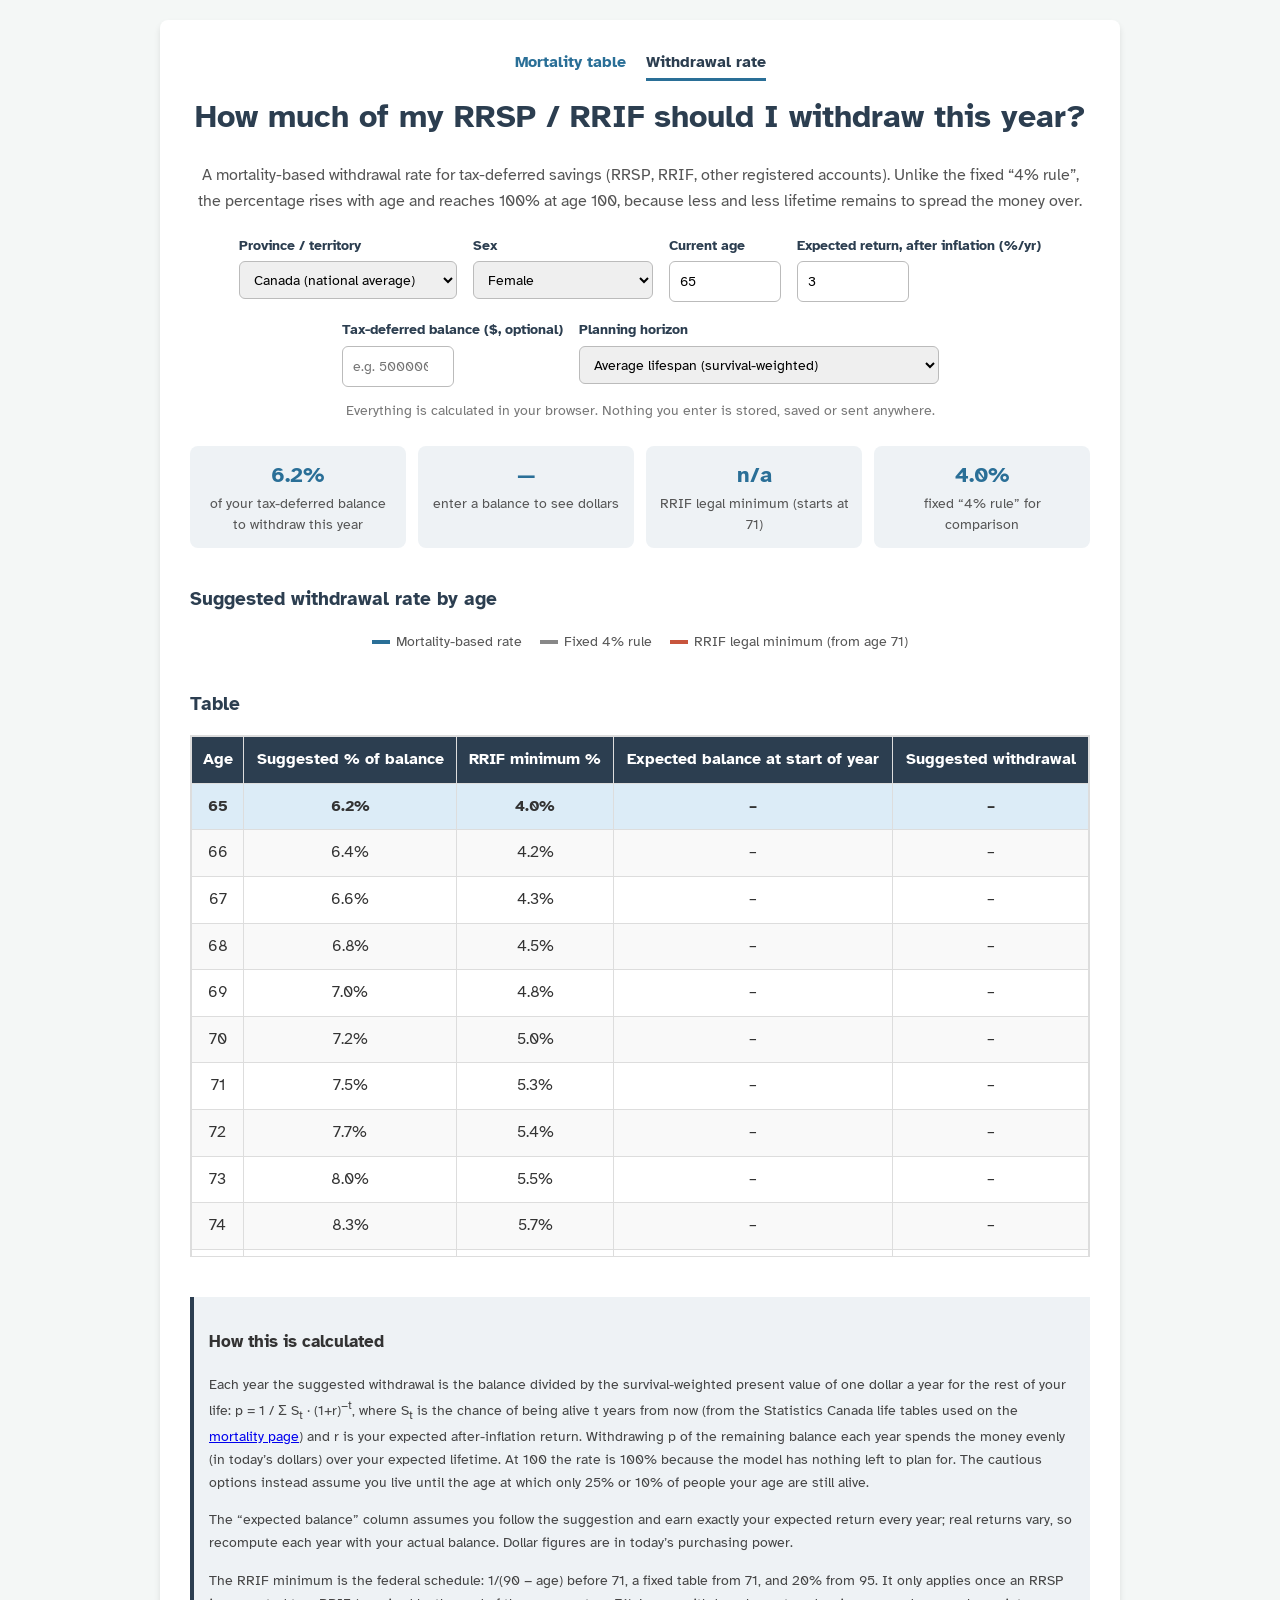
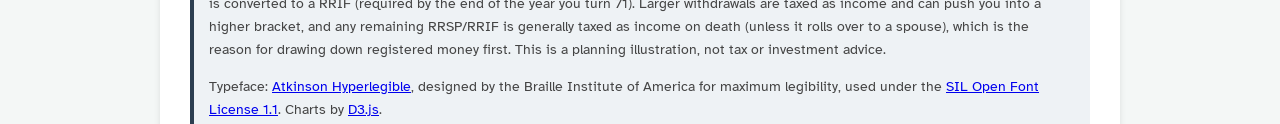
==== withdrawal.html @ de6c4300 "add withdrawal strategy" ====
<!DOCTYPE html>
<html lang="en">
<head>
    <meta charset="UTF-8">
    <meta name="viewport" content="width=device-width, initial-scale=1.0">
    <title>Tax-Deferred Withdrawal Rate by Age</title>
    <link rel="stylesheet" href="styles.css">
</head>
<body>
<div class="container">
    <nav class="nav"><a href="index.html">Mortality table</a> <a href="withdrawal.html" class="active">Withdrawal rate</a></nav>
    <h1>How much of my RRSP / RRIF should I withdraw this year?</h1>
    <p class="lead">A mortality-based withdrawal rate for tax-deferred savings (RRSP, RRIF, other registered accounts). Unlike the fixed &ldquo;4% rule&rdquo;, the percentage rises with age and reaches 100% at age 100, because less and less lifetime remains to spread the money over.</p>

    <form id="controls" onsubmit="return false">
        <label>Province / territory
            <select id="geo"></select>
        </label>
        <label>Sex
            <select id="sex">
                <option value="female">Female</option>
                <option value="male">Male</option>
            </select>
        </label>
        <label>Current age
            <input id="age" type="number" min="0" max="100" step="1" value="65">
        </label>
        <label>Expected return, after inflation (%/yr)
            <input id="ret" type="number" min="-5" max="15" step="0.1" value="3">
        </label>
        <label>Tax-deferred balance ($, optional)
            <input id="bal" type="number" min="0" step="1000" placeholder="e.g. 500000">
        </label>
        <label>Planning horizon
            <select id="mode">
                <option value="expected">Average lifespan (survival-weighted)</option>
                <option value="p25">Cautious: until 25% of people my age are still alive</option>
                <option value="p10">Very cautious: until 10% are still alive</option>
            </select>
        </label>
    </form>
    <p class="privacy">Everything is calculated in your browser. Nothing you enter is stored, saved or sent anywhere.</p>
    <p id="note" class="note" hidden></p>

    <div id="summary" class="summary"></div>

    <h2>Suggested withdrawal rate by age</h2>
    <div id="chartW" class="chart"></div>
    <div class="legend">
        <span><i style="background:var(--accent)"></i>Mortality-based rate</span>
        <span><i style="background:#888"></i>Fixed 4% rule</span>
        <span><i style="background:var(--accent2)"></i>RRIF legal minimum (from age 71)</span>
    </div>

    <h2>Table</h2>
    <div class="table-wrap">
        <table id="wTable">
            <thead>
                <tr>
                    <th>Age</th>
                    <th>Suggested % of balance</th>
                    <th>RRIF minimum %</th>
                    <th>Expected balance at start of year</th>
                    <th>Suggested withdrawal</th>
                </tr>
            </thead>
            <tbody></tbody>
        </table>
    </div>

    <div class="sources">
        <h3>How this is calculated</h3>
        <p>Each year the suggested withdrawal is the balance divided by the survival-weighted present value of one dollar a year for the rest of your life: p = 1 / &Sigma; S<sub>t</sub> &middot; (1+r)<sup>&minus;t</sup>, where S<sub>t</sub> is the chance of being alive t years from now (from the Statistics Canada life tables used on the <a href="index.html">mortality page</a>) and r is your expected after-inflation return. Withdrawing p of the remaining balance each year spends the money evenly (in today&rsquo;s dollars) over your expected lifetime. At 100 the rate is 100% because the model has nothing left to plan for. The cautious options instead assume you live until the age at which only 25% or 10% of people your age are still alive.</p>
        <p>The &ldquo;expected balance&rdquo; column assumes you follow the suggestion and earn exactly your expected return every year; real returns vary, so recompute each year with your actual balance. Dollar figures are in today&rsquo;s purchasing power.</p>
        <p>The RRIF minimum is the federal schedule: 1/(90 &minus; age) before 71, a fixed table from 71, and 20% from 95. It only applies once an RRSP is converted to a RRIF (required by the end of the year you turn 71). Larger withdrawals are taxed as income and can push you into a higher bracket, and any remaining RRSP/RRIF is generally taxed as income on death (unless it rolls over to a spouse), which is the reason for drawing down registered money first. This is a planning illustration, not tax or investment advice.</p>
        <p>Typeface: <a href="https://brailleinstitute.org/freefont">Atkinson Hyperlegible</a>, designed by the Braille Institute of America for maximum legibility, used under the <a href="https://openfontlicense.org">SIL Open Font License 1.1</a>. Charts by <a href="https://d3js.org">D3.js</a>.</p>
    </div>
</div>
<script src="https://d3js.org/d3.v7.min.js"></script>
<script src="withdrawal.js"></script>
</body>
</html>
---- styles.css ----
@font-face { font-family:'Atkinson Hyperlegible'; font-weight:400; font-style:normal; font-display:swap; src:url('fonts/AtkinsonHyperlegible-Regular.ttf') format('truetype'); }
@font-face { font-family:'Atkinson Hyperlegible'; font-weight:700; font-style:normal; font-display:swap; src:url('fonts/AtkinsonHyperlegible-Bold.ttf') format('truetype'); }
:root { --ink:#2c3e50; --accent:#2a6f97; --accent2:#c8553d; --bg:#f4f7f6; }
body { font-family:'Atkinson Hyperlegible',sans-serif; background:var(--bg); color:#333; line-height:1.6; padding:20px; margin:0; }
.container { max-width:900px; margin:0 auto; background:#fff; padding:30px; border-radius:8px; box-shadow:0 4px 6px rgba(0,0,0,.1); }
h1 { color:var(--ink); text-align:center; margin-top:0; }
h2 { color:var(--ink); margin-top:36px; font-size:1.2em; }
.lead, .privacy { text-align:center; color:#555; }
.privacy { font-size:.85em; color:#777; }
.note { background:#fff6e0; border-left:4px solid #e0a800; padding:8px 12px; font-size:.9em; }

#controls { display:flex; flex-wrap:wrap; gap:16px; justify-content:center; margin:20px 0 8px; }
#controls label { display:flex; flex-direction:column; font-weight:700; font-size:.9em; color:var(--ink); }
#controls select, #controls input { margin-top:4px; padding:8px 10px; font:inherit; font-weight:400; border:1px solid #bbb; border-radius:6px; min-width:180px; }
#controls input { min-width:90px; width:90px; }

.summary { display:grid; grid-template-columns:repeat(auto-fit,minmax(180px,1fr)); gap:12px; margin:24px 0; }
.summary div { background:#eef2f5; border-radius:8px; padding:12px; font-size:.85em; color:#555; text-align:center; }
.summary span { display:block; font-size:1.6em; font-weight:700; color:var(--accent); }

.chart { position:relative; }
.line { fill:none; stroke:var(--accent); stroke-width:3; }
.line.alt { stroke:var(--accent2); }
.area { fill:var(--accent); opacity:.15; }
.half { stroke:#888; stroke-dasharray:4 4; }
.agemark { stroke:var(--ink); stroke-dasharray:3 3; opacity:.5; }
.dot { fill:#fff; stroke:var(--ink); stroke-width:2; pointer-events:none; }
.grid line { stroke:#e5e5e5; }
/* d3-axis sets font-family="sans-serif" on the axis <g>; override it via CSS */
.axis, .axis text { font-family:'Atkinson Hyperlegible',sans-serif; font-size:12px; }
.axis text { fill:#555; }
.label { font-size:12px; fill:#555; font-family:inherit; }
.tip { position:absolute; background:#fff; border:1px solid #ccc; border-radius:6px; padding:6px 10px; font-size:.85em; pointer-events:none; box-shadow:0 2px 6px rgba(0,0,0,.15); }

.table-wrap { max-height:520px; overflow:auto; border:1px solid #ddd; }
table { width:100%; border-collapse:collapse; }
th, td { padding:10px; border:1px solid #ddd; text-align:center; }
th { background:var(--ink); color:#fff; position:sticky; top:0; }
tr:nth-child(even) { background:#f9f9f9; }
tr.past td { color:#aaa; }
tr.current td { background:#dcecf7; font-weight:700; }
tr:hover { background:#f1f1f1; }

.nav { display:flex; gap:20px; justify-content:center; margin-bottom:10px; }
.nav a { color:var(--accent); font-weight:700; text-decoration:none; padding-bottom:2px; }
.nav a.active { border-bottom:3px solid var(--accent); color:var(--ink); }
.legend { display:flex; flex-wrap:wrap; gap:18px; justify-content:center; font-size:.85em; color:#555; margin-top:6px; }
.legend i { display:inline-block; width:18px; height:4px; margin-right:6px; vertical-align:middle; }
#controls select#mode { min-width:260px; }

.sources { margin-top:40px; padding:15px; background:#eef2f5; border-left:4px solid var(--ink); font-size:.9em; }
.sources p { text-align:left; color:#444; }
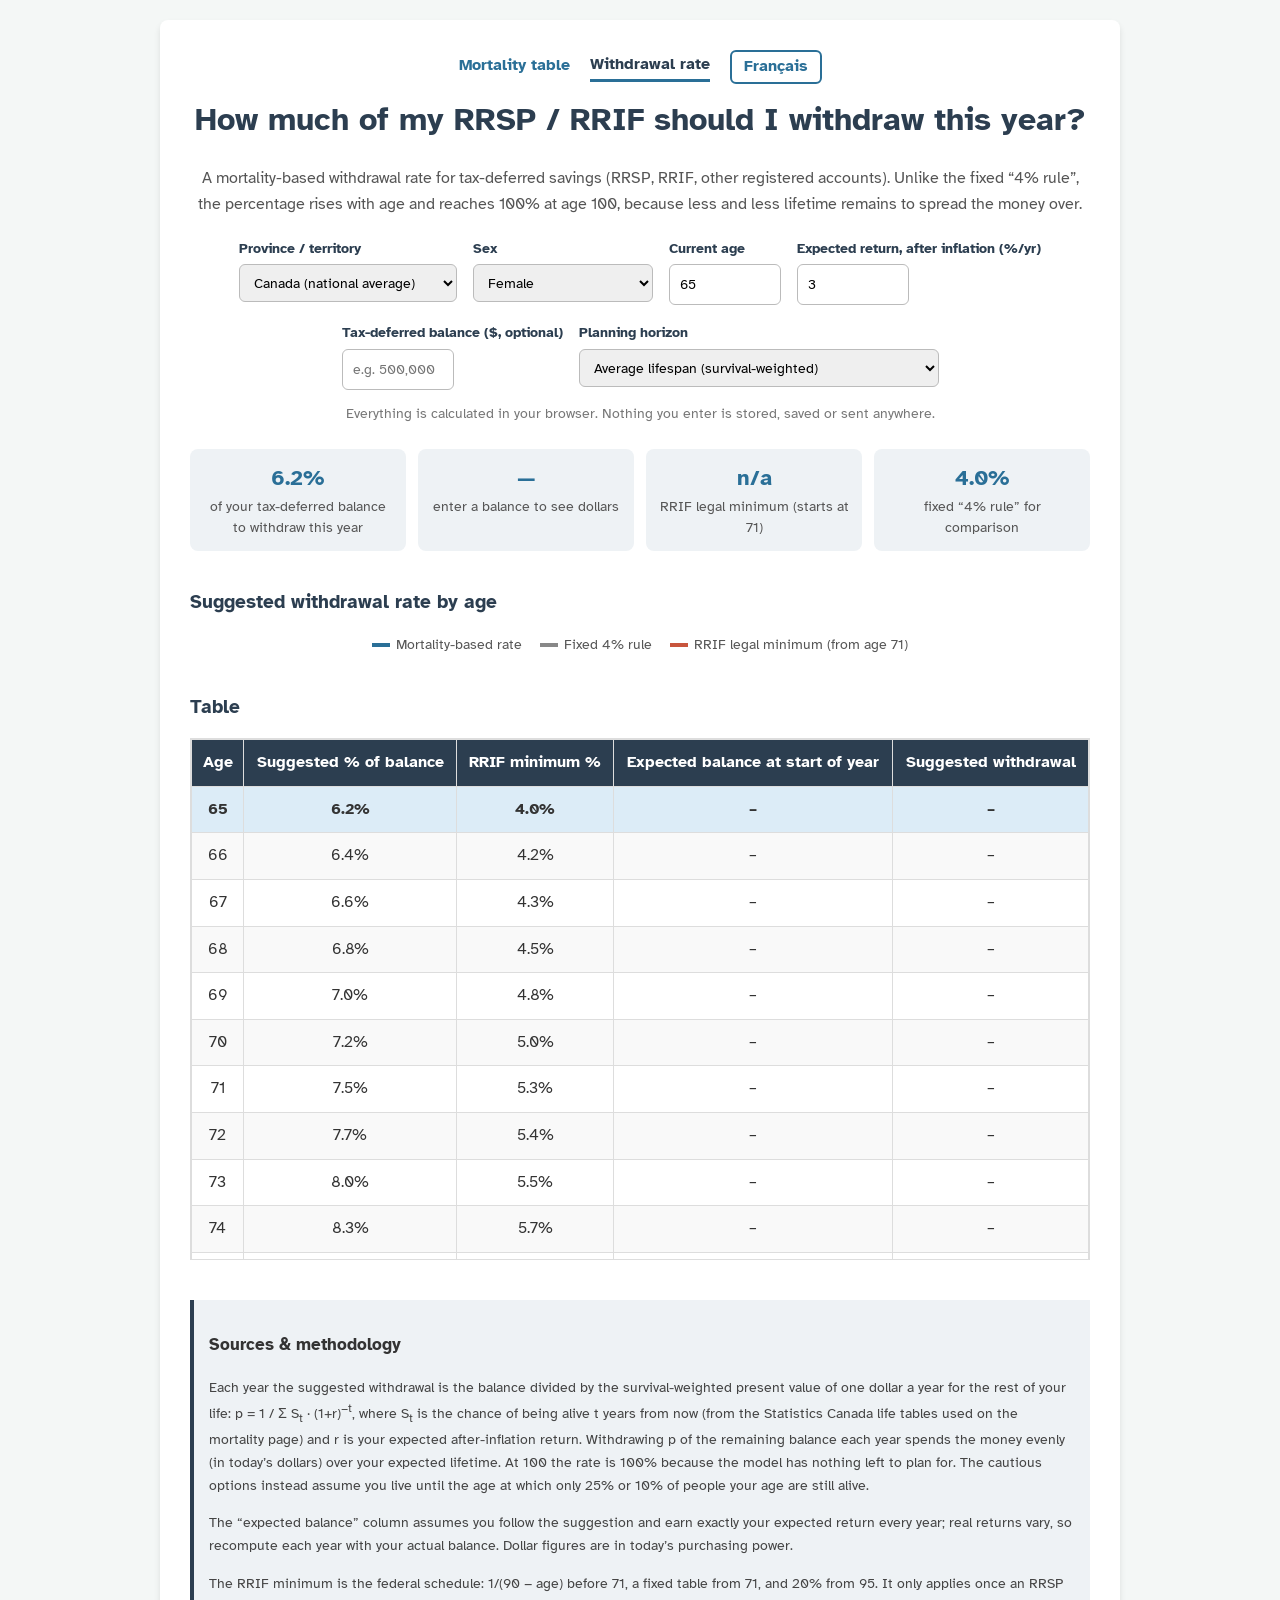
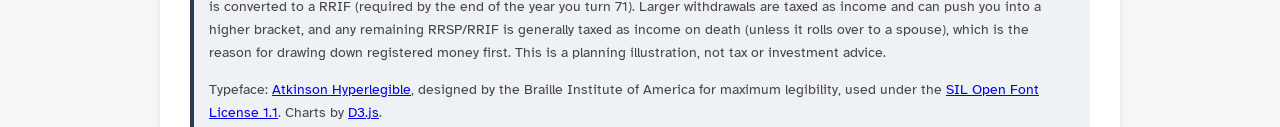
==== commit 0a81ef14: "make it bilingual" ====
--- a/withdrawal.html
+++ b/withdrawal.html
@@ -1,5 +1,5 @@
 <!DOCTYPE html>
-<html lang="en">
+<html lang="en-CA">
 <head>
     <meta charset="UTF-8">
     <meta name="viewport" content="width=device-width, initial-scale=1.0">
@@ -8,60 +8,64 @@
 </head>
 <body>
 <div class="container">
-    <nav class="nav"><a href="index.html">Mortality table</a> <a href="withdrawal.html" class="active">Withdrawal rate</a></nav>
-    <h1>How much of my RRSP / RRIF should I withdraw this year?</h1>
-    <p class="lead">A mortality-based withdrawal rate for tax-deferred savings (RRSP, RRIF, other registered accounts). Unlike the fixed &ldquo;4% rule&rdquo;, the percentage rises with age and reaches 100% at age 100, because less and less lifetime remains to spread the money over.</p>
+    <nav class="nav">
+        <a href="index.html" class="nav-link" data-i18n="nav.table">Mortality table</a>
+        <a href="withdrawal.html" class="nav-link active" data-i18n="nav.withdrawal">Withdrawal rate</a>
+        <button type="button" id="langToggle" class="lang-toggle">Français</button>
+    </nav>
+    <h1 data-i18n="w.title">How much of my RRSP / RRIF should I withdraw this year?</h1>
+    <p class="lead" data-i18n-html="w.lead"></p>
 
     <form id="controls" onsubmit="return false">
-        <label>Province / territory
+        <label><span data-i18n="geo"></span>
             <select id="geo"></select>
         </label>
-        <label>Sex
+        <label><span data-i18n="sex"></span>
             <select id="sex">
-                <option value="female">Female</option>
-                <option value="male">Male</option>
+                <option value="female" data-i18n="female">Female</option>
+                <option value="male" data-i18n="male">Male</option>
             </select>
         </label>
-        <label>Current age
+        <label><span data-i18n="age"></span>
             <input id="age" type="number" min="0" max="100" step="1" value="65">
         </label>
-        <label>Expected return, after inflation (%/yr)
-            <input id="ret" type="number" min="-5" max="15" step="0.1" value="3">
+        <label><span data-i18n="w.ret"></span>
+            <input id="ret" type="text" inputmode="decimal" autocomplete="off" value="3">
         </label>
-        <label>Tax-deferred balance ($, optional)
-            <input id="bal" type="number" min="0" step="1000" placeholder="e.g. 500000">
+        <label><span data-i18n="w.bal"></span>
+            <input id="bal" type="text" inputmode="numeric" autocomplete="off">
         </label>
-        <label>Planning horizon
+        <label><span data-i18n="w.mode"></span>
             <select id="mode">
-                <option value="expected">Average lifespan (survival-weighted)</option>
-                <option value="p25">Cautious: until 25% of people my age are still alive</option>
-                <option value="p10">Very cautious: until 10% are still alive</option>
+                <option value="expected" data-i18n="w.m1"></option>
+                <option value="p25" data-i18n="w.m2"></option>
+                <option value="p10" data-i18n="w.m3"></option>
             </select>
         </label>
     </form>
-    <p class="privacy">Everything is calculated in your browser. Nothing you enter is stored, saved or sent anywhere.</p>
+    <p class="privacy" data-i18n="privacy.ent"></p>
     <p id="note" class="note" hidden></p>
 
     <div id="summary" class="summary"></div>
 
-    <h2>Suggested withdrawal rate by age</h2>
+    <h2 data-i18n="w.h1"></h2>
     <div id="chartW" class="chart"></div>
     <div class="legend">
-        <span><i style="background:var(--accent)"></i>Mortality-based rate</span>
-        <span><i style="background:#888"></i>Fixed 4% rule</span>
-        <span><i style="background:var(--accent2)"></i>RRIF legal minimum (from age 71)</span>
+        <span><i style="background:var(--accent)"></i><span data-i18n="w.l1"></span></span>
+        <span><i style="background:#888"></i><span data-i18n="w.l2"></span></span>
+        <span><i style="background:var(--accent2)"></i><span data-i18n="w.l3"></span></span>
     </div>
 
-    <h2>Table</h2>
+    <h2 data-i18n="w.h2"></h2>
     <div class="table-wrap">
         <table id="wTable">
             <thead>
                 <tr>
-                    <th>Age</th>
-                    <th>Suggested % of balance</th>
-                    <th>RRIF minimum %</th>
-                    <th>Expected balance at start of year</th>
-                    <th>Suggested withdrawal</th>
+                    <th data-i18n="i.th1"></th>
+                    <th data-i18n="w.th2"></th>
+                    <th data-i18n="w.th3"></th>
+                    <th data-i18n="w.th4"></th>
+                    <th data-i18n="w.th5"></th>
                 </tr>
             </thead>
             <tbody></tbody>
@@ -69,14 +73,15 @@
     </div>
 
     <div class="sources">
-        <h3>How this is calculated</h3>
-        <p>Each year the suggested withdrawal is the balance divided by the survival-weighted present value of one dollar a year for the rest of your life: p = 1 / &Sigma; S<sub>t</sub> &middot; (1+r)<sup>&minus;t</sup>, where S<sub>t</sub> is the chance of being alive t years from now (from the Statistics Canada life tables used on the <a href="index.html">mortality page</a>) and r is your expected after-inflation return. Withdrawing p of the remaining balance each year spends the money evenly (in today&rsquo;s dollars) over your expected lifetime. At 100 the rate is 100% because the model has nothing left to plan for. The cautious options instead assume you live until the age at which only 25% or 10% of people your age are still alive.</p>
-        <p>The &ldquo;expected balance&rdquo; column assumes you follow the suggestion and earn exactly your expected return every year; real returns vary, so recompute each year with your actual balance. Dollar figures are in today&rsquo;s purchasing power.</p>
-        <p>The RRIF minimum is the federal schedule: 1/(90 &minus; age) before 71, a fixed table from 71, and 20% from 95. It only applies once an RRSP is converted to a RRIF (required by the end of the year you turn 71). Larger withdrawals are taxed as income and can push you into a higher bracket, and any remaining RRSP/RRIF is generally taxed as income on death (unless it rolls over to a spouse), which is the reason for drawing down registered money first. This is a planning illustration, not tax or investment advice.</p>
-        <p>Typeface: <a href="https://brailleinstitute.org/freefont">Atkinson Hyperlegible</a>, designed by the Braille Institute of America for maximum legibility, used under the <a href="https://openfontlicense.org">SIL Open Font License 1.1</a>. Charts by <a href="https://d3js.org">D3.js</a>.</p>
+        <h3 data-i18n="src.h"></h3>
+        <p data-i18n-html="w.src1"></p>
+        <p data-i18n-html="w.src2"></p>
+        <p data-i18n-html="w.src3"></p>
+        <p data-i18n-html="font"></p>
     </div>
 </div>
 <script src="https://d3js.org/d3.v7.min.js"></script>
+<script src="i18n.js"></script>
 <script src="withdrawal.js"></script>
 </body>
 </html>
--- a/styles.css
+++ b/styles.css
@@ -44,6 +44,9 @@
 .nav { display:flex; gap:20px; justify-content:center; margin-bottom:10px; }
 .nav a { color:var(--accent); font-weight:700; text-decoration:none; padding-bottom:2px; }
 .nav a.active { border-bottom:3px solid var(--accent); color:var(--ink); }
+.nav { align-items:center; }
+.lang-toggle { font:inherit; font-weight:700; color:var(--accent); background:#fff; border:2px solid var(--accent); border-radius:6px; padding:2px 12px; cursor:pointer; }
+.lang-toggle:hover { background:var(--accent); color:#fff; }
 .legend { display:flex; flex-wrap:wrap; gap:18px; justify-content:center; font-size:.85em; color:#555; margin-top:6px; }
 .legend i { display:inline-block; width:18px; height:4px; margin-right:6px; vertical-align:middle; }
 #controls select#mode { min-width:260px; }
